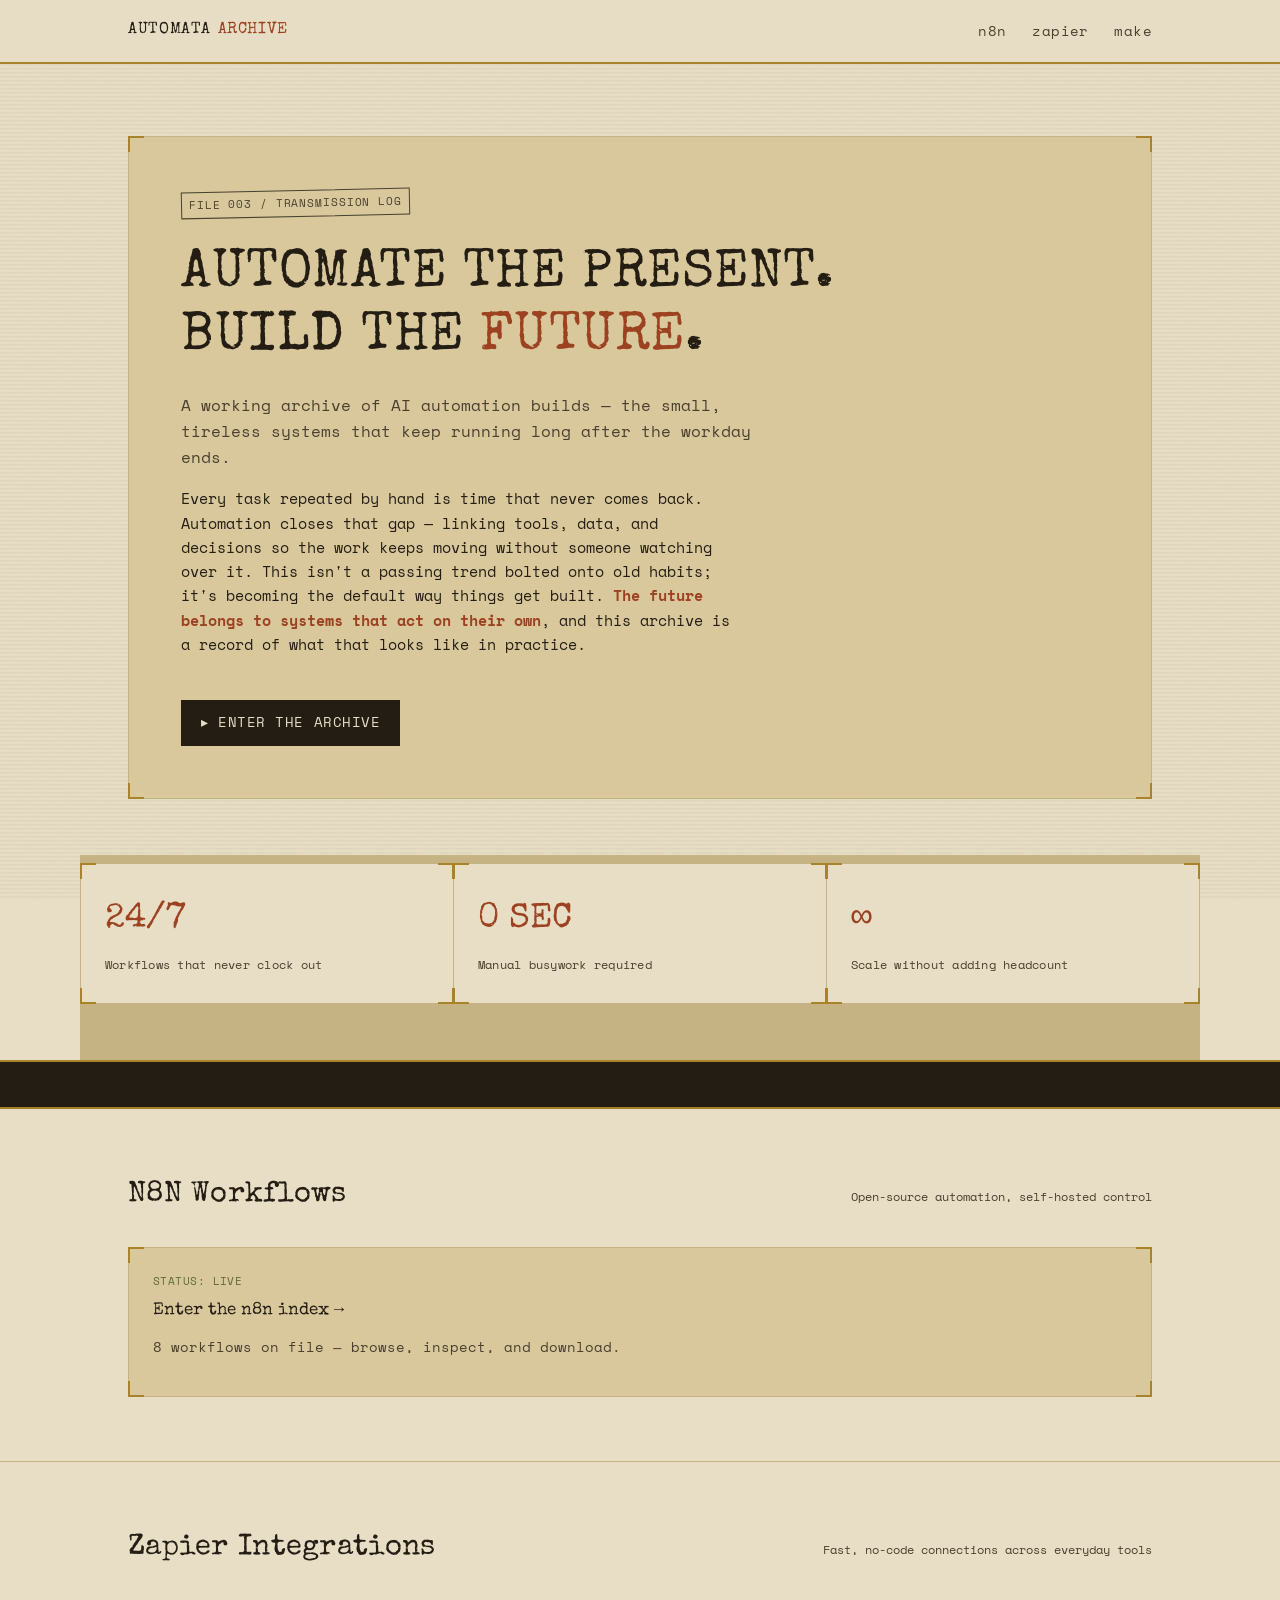
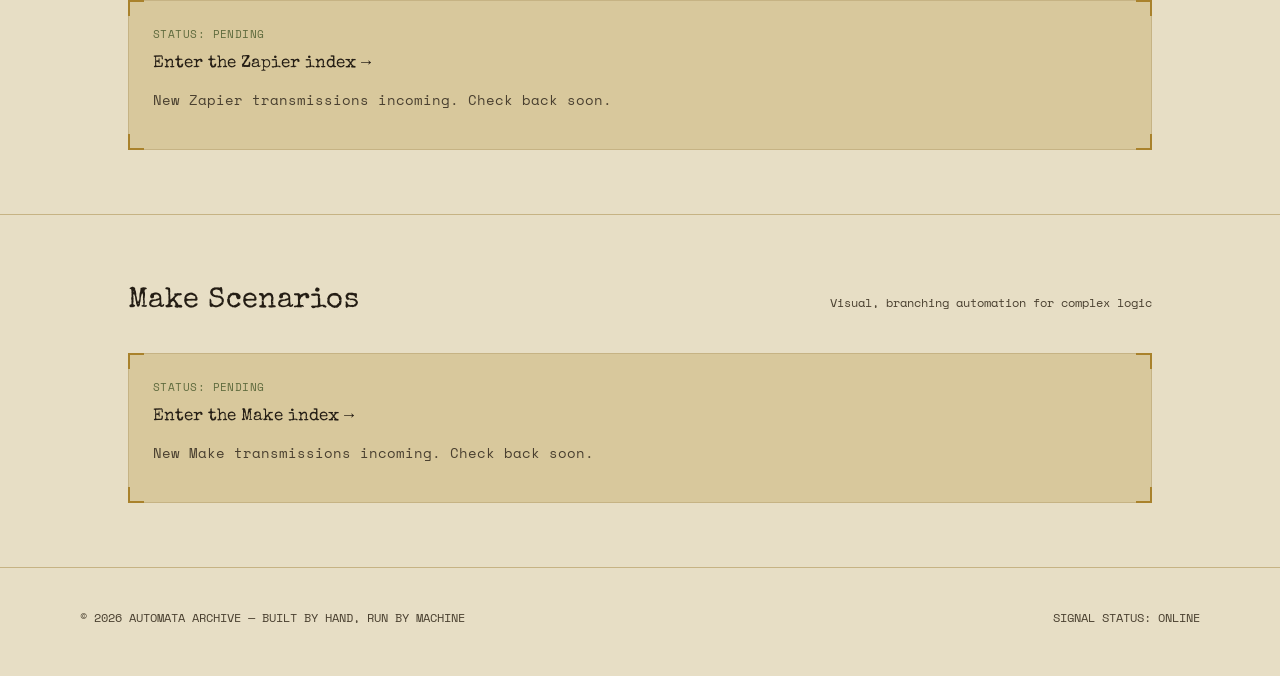
==== index.html @ 64fd75b3 "Rename automation.html to index.html" ====
<!DOCTYPE html>
<html lang="en">
<head>
<meta charset="UTF-8">
<meta name="viewport" content="width=device-width, initial-scale=1.0">
<title>Automata Archive — AI Automation Showcase</title>
<meta name="description" content="A field archive of AI automation builds across n8n, Zapier, and Make.">

<!-- ============================================================
     FONTS
     Special Elite  -> vintage typewriter, used for display type
     Space Mono     -> doubles as retro-typewriter body copy AND
                        cyberpunk terminal/data type
     ============================================================ -->
<link rel="preconnect" href="https://fonts.googleapis.com">
<link rel="preconnect" href="https://fonts.gstatic.com" crossorigin>
<link href="https://fonts.googleapis.com/css2?family=Special+Elite&family=Space+Mono:wght@400;700&display=swap" rel="stylesheet">

<link rel="stylesheet" href="styles.css">
</head>
<body>

<!-- ============================================================
     NAVIGATION
     Links go to each platform's own dedicated page. This exact
     nav block is duplicated at the top of n8n.html / zapier.html /
     make.html — markCurrentNavLink() in script.js auto-highlights
     whichever one matches the page currently open.
     ============================================================ -->
<nav class="nav">
  <div class="nav__wrap">
    <a href="automation.html#top" class="nav__brand">AUTOMATA <span>ARCHIVE</span></a>
    <ul class="nav__links">
      <li><a href="n8n.html">n8n</a></li>
      <li><a href="zapier.html">zapier</a></li>
      <li><a href="make.html">make</a></li>
    </ul>
  </div>
</nav>

<div id="top"></div>

<!-- ============================================================
     HERO — homepage intro, explains why automation matters
     ============================================================ -->
<header class="hero">
  <div class="wrap">
    <div class="hero__panel frame">
      <span class="hero__stamp">FILE 003 / TRANSMISSION LOG</span>
      <h1>
        <span class="line">AUTOMATE THE PRESENT.</span>
        <span class="line">BUILD THE <span class="hero__future">FUTURE</span>.</span>
      </h1>
      <p class="hero__lede">A working archive of AI automation builds — the small, tireless systems that keep running long after the workday ends.</p>
      <p class="hero__body">
        Every task repeated by hand is time that never comes back. Automation closes that gap —
        linking tools, data, and decisions so the work keeps moving without someone watching over it.
        This isn't a passing trend bolted onto old habits; it's becoming the default way things get built.
        <strong>The future belongs to systems that act on their own</strong>, and this archive is a record
        of what that looks like in practice.
      </p>
      <a href="#n8n" class="btn">▸ ENTER THE ARCHIVE</a>
    </div>
  </div>
</header>

<!-- ============================================================
     STATS — quick-read readouts reinforcing the hero's point
     EDIT POINT: swap these numbers/labels for real figures anytime
     ============================================================ -->
<section class="stats wrap" aria-label="Automation at a glance">
  <div class="stat frame">
    <div class="stat__value">24/7</div>
    <div class="stat__label">Workflows that never clock out</div>
  </div>
  <div class="stat frame">
    <div class="stat__value">0 SEC</div>
    <div class="stat__label">Manual busywork required</div>
  </div>
  <div class="stat frame">
    <div class="stat__value">∞</div>
    <div class="stat__label">Scale without adding headcount</div>
  </div>
</section>

<!-- ============================================================
     TICKER — ambient system readout, purely decorative
     ============================================================ -->
<div class="ticker" aria-hidden="true">
  <span class="ticker__track">
    AUTOMATION INDEX: RISING &nbsp;//&nbsp; MANUAL LABOR: DEPRECATED &nbsp;//&nbsp;
    SIGNAL STRONG &nbsp;//&nbsp; ADAPT OR STALL &nbsp;//&nbsp; SYSTEMS ONLINE &nbsp;//&nbsp;
    THE FUTURE IS SCHEDULED, NOT PROMISED &nbsp;//&nbsp;
  </span>
</div>

<!-- ============================================================
     PLATFORM PREVIEWS
     Clicking the heading OR the tile below it takes you to that
     platform's own dedicated page (n8n.html / zapier.html /
     make.html) — that's where the real project cards will live.
     These tiles are just a teaser/entry point on the homepage.
     ============================================================ -->
<main>
  <section id="n8n" class="platform">
    <div class="wrap">
      <div class="platform__head">
        <h2><a href="n8n.html">N8N Workflows</a></h2>
        <span class="platform__tag">Open-source automation, self-hosted control</span>
      </div>
      <div class="platform__grid">
        <a href="n8n.html" class="card frame">
          <div>
            <div class="card__eyebrow">STATUS: LIVE</div>
            <div class="card__title">Enter the n8n index →</div>
          </div>
          <p class="card__desc">8 workflows on file — browse, inspect, and download.</p>
        </a>
      </div>
    </div>
  </section>

  <section id="zapier" class="platform">
    <div class="wrap">
      <div class="platform__head">
        <h2><a href="zapier.html">Zapier Integrations</a></h2>
        <span class="platform__tag">Fast, no-code connections across everyday tools</span>
      </div>
      <div class="platform__grid">
        <a href="zapier.html" class="card frame">
          <div>
            <div class="card__eyebrow">STATUS: PENDING</div>
            <div class="card__title">Enter the Zapier index →</div>
          </div>
          <p class="card__desc">New Zapier transmissions incoming. Check back soon.</p>
        </a>
      </div>
    </div>
  </section>

  <section id="make" class="platform">
    <div class="wrap">
      <div class="platform__head">
        <h2><a href="make.html">Make Scenarios</a></h2>
        <span class="platform__tag">Visual, branching automation for complex logic</span>
      </div>
      <div class="platform__grid">
        <a href="make.html" class="card frame">
          <div>
            <div class="card__eyebrow">STATUS: PENDING</div>
            <div class="card__title">Enter the Make index →</div>
          </div>
          <p class="card__desc">New Make transmissions incoming. Check back soon.</p>
        </a>
      </div>
    </div>
  </section>
</main>

<footer class="footer wrap">
  <span>© 2026 AUTOMATA ARCHIVE — BUILT BY HAND, RUN BY MACHINE</span>
  <span>SIGNAL STATUS: ONLINE</span>
</footer>

<script src="script.js"></script>

</body>
</html>
---- styles.css ----
/* ================================================================
   1. TOKENS — single source of truth for color / type / rhythm
   ================================================================ */
:root{
  /* -- retro / vintage base palette -- */
  --paper:        #E7DEC5;   /* aged paper background */
  --paper-deep:   #D8C89C;   /* deeper tan, panels/cards */
  --paper-line:   #C6B384;   /* hairline rules on paper */
  --ink:          #241D14;   /* near-black warm ink, body text */
  --ink-soft:     #4A4030;   /* secondary ink, muted copy */
  --rust:         #9C4221;   /* burnt rust — primary retro accent */
  --brass:        #A9822C;   /* aged brass — borders, corner frames */
  --olive:        #5F6B3E;   /* muted olive — tertiary accent */

  /* -- cyberpunk glitch palette (used sparingly + temporarily) -- */
  --cyber-black:  #0A0710;
  --cyber-cyan:   #00F0FF;
  --cyber-magenta:#FF2E92;
  --cyber-green:  #39FF88;   /* shard-glitch accent */
  --cyber-yellow: #FFD400;   /* shard-glitch accent */
  --cyber-violet: #7B2FFF;   /* shard-glitch accent */

  /* darker/readable variants used ONLY when text sitting on the
     light paper background needs to glitch — bright neon would be
     low-contrast on cream, so these stay dark enough to stay legible */
  --glitch-text-1: #A81858;  /* deep magenta */
  --glitch-text-2: #0B6E76;  /* deep teal */
  --glitch-text-3: #5B279C;  /* deep violet */
  --glitch-text-4: #7A1610;  /* deep red */

  /* -- type -- */
  --font-display: 'Special Elite', 'Courier New', monospace;
  --font-mono:    'Space Mono', 'Courier New', monospace;

  /* -- layout rhythm -- */
  --nav-height:   64px;
  --gutter:       clamp(1.25rem, 4vw, 3rem);
  --radius:       2px; /* vintage documents are square-cornered, not rounded */
}

/* ================================================================
   2. RESET / BASE
   ================================================================ */
*, *::before, *::after{ box-sizing: border-box; }
html{ scroll-behavior: smooth; }
body{
  margin: 0;
  background-color: var(--paper);
  color: var(--ink);
  font-family: var(--font-mono);
  font-size: 16px;
  line-height: 1.6;
  -webkit-font-smoothing: antialiased;
  position: relative;
  overflow-x: hidden;
}
h1, h2, h3{
  font-family: var(--font-display);
  font-weight: 400;
  margin: 0;
  letter-spacing: 0.01em;
}
p{ margin: 0 0 1em; max-width: 62ch; }
a{ color: inherit; }
img, svg{ display:block; max-width:100%; }
::selection{ background: var(--rust); color: var(--paper); }

/* focus visibility (accessibility floor) */
a:focus-visible, button:focus-visible{
  outline: 2px solid var(--cyber-cyan);
  outline-offset: 3px;
}

/* -- ambient paper grain (very low opacity, whole page) -- */
body::before{
  content:"";
  position: fixed; inset: 0;
  z-index: 1;
  pointer-events: none;
  opacity: 0.05;
  mix-blend-mode: multiply;
  background-image: url("data:image/svg+xml,%3Csvg xmlns='http://www.w3.org/2000/svg' width='120' height='120'%3E%3Cfilter id='n'%3E%3CfeTurbulence type='fractalNoise' baseFrequency='0.8' numOctaves='2' stitchTiles='stitch'/%3E%3C/filter%3E%3Crect width='100%25' height='100%25' filter='url(%23n)'/%3E%3C/svg%3E");
}
/* -- ambient CRT scanlines, whole page, barely-there -- */
body::after{
  content:"";
  position: fixed; inset: 0;
  z-index: 2;
  pointer-events: none;
  opacity: 0.035;
  background-image: repeating-linear-gradient(
    to bottom, var(--ink) 0px, var(--ink) 1px, transparent 2px, transparent 4px
  );
}

.wrap{
  max-width: 1120px;
  margin: 0 auto;
  padding: 0 var(--gutter);
  position: relative;
  z-index: 3;
}

/* ================================================================
   3. REUSABLE "FRAME" COMPONENT (corner brackets)
   Corners are injected by JS (see initFrames()) so this markup
   never has to be repeated by hand — add class="frame" to any
   panel and it gets brass viewfinder corners automatically.
   ================================================================ */
.frame{ position: relative; }
.corner{
  position: absolute;
  width: 16px; height: 16px;
  border: 0 solid var(--brass);
  pointer-events: none;
}
.corner--tl{ top: -1px;  left: -1px;  border-top-width: 2px; border-left-width: 2px; }
.corner--tr{ top: -1px;  right: -1px; border-top-width: 2px; border-right-width: 2px; }
.corner--bl{ bottom: -1px; left: -1px; border-bottom-width: 2px; border-left-width: 2px; }
.corner--br{ bottom: -1px; right: -1px; border-bottom-width: 2px; border-right-width: 2px; }

/* ================================================================
   3b. REUSABLE "SHARD GLITCH" COMPONENT
   Faceted, chromatic-split glitch — angular colour shards, in the
   spirit of the "crossing dimensions" glitch look, rebuilt here as
   original CSS shapes (no characters/artwork reproduced).

   Two uses of the same markup:
   - AMBIENT: one standalone element, fixed to the viewport (NOT
     confined to any single box), repositioned/resized/reshaped by
     JS on every cycle. It can land anywhere on screen — including
     over text, which is what lets text change colour underneath it
     (see .text-glitch-hit below and applyTextGlitchHits() in
     <script>).
   - CLICK: the same markup lives inside .btn (contained there,
     since it's reacting to that specific click) — see
     triggerButtonGlitch() in <script>.

   Shard SHAPE and COLOUR are both set inline by JS on every single
   activation (randomShardClipPath() + restyleGlitchLayer()) so no
   two glitches ever look identical — never just a plain square.
   ================================================================ */
.glitch-layer{
  position: absolute;
  pointer-events: none;
  z-index: 6;
  opacity: 0;
}
.glitch-layer--ambient{
  /* position:fixed anchors this to the VIEWPORT, not the page, and
     it's appended straight onto <body> with no transformed/filtered
     ancestor in between — so once it appears it stays locked to that
     spot on the user's screen for its full duration no matter how
     much they scroll. will-change hints the browser to keep it on
     its own compositor layer, which avoids the lag/jump some mobile
     browsers show on fixed elements during a scroll gesture. */
  position: fixed;
  z-index: 9999;
  will-change: transform, opacity;
}
.glitch-layer.is-active{
  opacity: 1;
  animation: shardJitter 0.13s steps(2, end) infinite;
}
.glitch-layer__shard{
  position: absolute; inset: 0;
  mix-blend-mode: screen;
  /* clip-path + background + transform are all set inline by JS */
}
.glitch-layer__shard--diff{ mix-blend-mode: difference; opacity: 0.75; }
@keyframes shardJitter{
  0%   { transform: translate(0,0);      filter: hue-rotate(0deg); }
  50%  { transform: translate(-2px,1px); filter: hue-rotate(30deg); }
  100% { transform: translate(2px,-1px); filter: hue-rotate(-25deg); }
}
@media (prefers-reduced-motion: reduce){
  .glitch-layer.is-active{ animation: none; }
}

/* ================================================================
   4. NAVIGATION
   ================================================================ */
.nav{
  position: fixed;
  top: 0; left: 0; right: 0;
  z-index: 500;
  height: var(--nav-height);
  display: flex;
  align-items: center;
  background: rgba(231, 222, 197, 0.92);
  backdrop-filter: blur(4px);
  border-bottom: 2px solid var(--brass);
}
.nav__wrap{
  width: 100%;
  max-width: 1120px;
  margin: 0 auto;
  padding: 0 var(--gutter);
  display: flex;
  align-items: center;
  justify-content: space-between;
  gap: 1rem;
  flex-wrap: wrap;
}
.nav__brand{
  font-family: var(--font-display);
  font-size: 1rem;
  letter-spacing: 0.04em;
  text-decoration: none;
  color: var(--ink);
  display: flex;
  align-items: baseline;
  gap: 0.4em;
}
.nav__brand span{ color: var(--rust); }
.nav__links{
  list-style: none;
  display: flex;
  gap: clamp(0.9rem, 2vw, 1.75rem);
  margin: 0; padding: 0;
}
.nav__links a{
  text-decoration: none;
  font-size: 0.85rem;
  letter-spacing: 0.03em;
  color: var(--ink-soft);
  padding: 0.3em 0;
  border-bottom: 2px solid transparent;
  transition: color 0.15s ease, border-color 0.15s ease;
}
.nav__links a:hover,
.nav__links a:focus-visible{
  color: var(--rust);
  border-color: var(--rust);
}
/* auto-applied by markCurrentNavLink() in script.js on every page */
.nav__links a.is-current{
  color: var(--rust);
  border-color: var(--rust);
}

/* ================================================================
   5. HERO
   ================================================================ */
.hero{
  padding: calc(var(--nav-height) + 4.5rem) 0 3.5rem;
}
.hero__panel{
  padding: clamp(1.75rem, 5vw, 3.25rem);
  background: var(--paper-deep);
  border: 1px solid var(--paper-line);
}
.hero__stamp{
  display: inline-block;
  font-size: 0.7rem;
  letter-spacing: 0.08em;
  color: var(--ink-soft);
  border: 1px solid var(--ink-soft);
  padding: 0.3em 0.6em;
  transform: rotate(-1.2deg);
  margin-bottom: 1.75rem;
}
.hero h1{
  font-size: clamp(2rem, 5.2vw, 3.4rem);
  line-height: 1.15;
  color: var(--ink);
}
.hero h1 .line{ display: block; }

/* -- the requested emphasis word: retro rust by default,
      flickers into cyberpunk neon on a short recurring cycle -- */
.hero__future{
  color: var(--rust);
  animation: futureFlicker 3.6s infinite;
}
@keyframes futureFlicker{
  0%, 90%, 100% { color: var(--rust); text-shadow: none; }
  91% { color: var(--cyber-cyan); text-shadow: 2px 0 var(--cyber-magenta), -2px 0 var(--cyber-cyan); }
  93% { color: var(--rust);       text-shadow: -2px 0 var(--cyber-magenta), 2px 0 var(--cyber-cyan); }
  95% { color: var(--cyber-cyan); text-shadow: 2px 0 var(--cyber-magenta), -2px 0 var(--cyber-cyan); }
  97%,100% { color: var(--rust); text-shadow: none; }
}
@media (prefers-reduced-motion: reduce){
  .hero__future{ animation: none; color: var(--rust); }
}

.hero__lede{
  margin-top: 1.5rem;
  color: var(--ink-soft);
  font-size: 1rem;
  max-width: 60ch;
}
.hero__body{
  margin-top: 1rem;
  font-size: 0.95rem;
  color: var(--ink);
}
.hero__body strong{
  color: var(--rust);
  font-weight: 700;
}

.btn{
  position: relative;
  overflow: hidden;
  display: inline-flex;
  align-items: center;
  gap: 0.5em;
  margin-top: 1.75rem;
  padding: 0.85em 1.4em;
  background: var(--ink);
  color: var(--paper);
  text-decoration: none;
  font-family: var(--font-mono);
  font-size: 0.85rem;
  letter-spacing: 0.04em;
  border: 1px solid var(--ink);
  cursor: pointer;
  transition: background 0.15s ease, color 0.15s ease, text-shadow 0.15s ease;
}
.btn:hover, .btn:focus-visible{
  background: var(--rust);
  border-color: var(--rust);
  text-shadow: 1px 0 var(--cyber-magenta), -1px 0 var(--cyber-cyan);
}
/* secondary/quiet variant — used for the "back to archive" link on
   platform pages so it doesn't compete with the primary CTA */
.btn--ghost{
  background: transparent;
  color: var(--ink);
  margin-top: 0;
  margin-bottom: 1.5rem;
}
.btn--ghost:hover, .btn--ghost:focus-visible{
  background: var(--ink);
  color: var(--paper);
  border-color: var(--ink);
}

/* ================================================================
   6. STAT / READOUT TILES
   ================================================================ */
.stats{
  padding: 0.5rem 0 3.5rem;
  display: grid;
  grid-template-columns: repeat(3, 1fr);
  gap: 1px;
  background: var(--paper-line);
  border: 1px solid var(--paper-line);
}
.stat{
  position: relative;
  background: var(--paper);
  padding: 1.75rem 1.5rem;
  text-align: left;
}
.stat__value{
  font-family: var(--font-display);
  font-size: clamp(1.6rem, 3vw, 2.2rem);
  color: var(--rust);
}
.stat__label{
  margin-top: 0.4rem;
  font-size: 0.78rem;
  color: var(--ink-soft);
  letter-spacing: 0.02em;
}
@media (max-width: 720px){
  .stats{ grid-template-columns: 1fr; }
}

/* ================================================================
   7. SIGNAL TICKER (marquee)
   ================================================================ */
.ticker{
  border-top: 2px solid var(--brass);
  border-bottom: 2px solid var(--brass);
  background: var(--ink);
  color: var(--paper-deep);
  overflow: hidden;
  white-space: nowrap;
  padding: 0.6rem 0;
}
.ticker__track{
  display: inline-block;
  font-size: 0.78rem;
  letter-spacing: 0.05em;
  padding-left: 100%;
  animation: tickerScroll 26s linear infinite;
}
@keyframes tickerScroll{
  from{ transform: translateX(0); }
  to{ transform: translateX(-100%); }
}
@media (prefers-reduced-motion: reduce){
  .ticker__track{ animation: none; padding-left: 1rem; }
}

/* ================================================================
   8. PLATFORM SECTIONS (n8n / zapier / make)
   ================================================================ */
.platform{
  padding: 4rem 0;
  scroll-margin-top: calc(var(--nav-height) + 1rem);
  border-bottom: 1px solid var(--paper-line);
}
.platform__head{
  display: flex;
  align-items: baseline;
  justify-content: space-between;
  flex-wrap: wrap;
  gap: 0.5rem 1.5rem;
  margin-bottom: 1.75rem;
}
.platform__head h2{
  font-size: clamp(1.3rem, 2.6vw, 1.8rem);
  color: var(--ink);
}
/* clicking the platform NAME (e.g. "N8N Workflows") goes to that
   platform's own page — see automation.html markup */
.platform__head h2 a{
  color: inherit;
  text-decoration: none;
  border-bottom: 2px solid transparent;
  transition: color 0.15s ease, border-color 0.15s ease;
}
.platform__head h2 a:hover,
.platform__head h2 a:focus-visible{
  color: var(--rust);
  border-color: var(--rust);
}
.platform__tag{
  font-size: 0.78rem;
  color: var(--ink-soft);
}
.platform__grid{
  display: grid;
  grid-template-columns: repeat(auto-fit, minmax(240px, 1fr));
  gap: 1.25rem;
}
/* .card doubles as a plain box (on the dedicated platform pages) and
   as a clickable link (the homepage preview tiles link out to those
   pages) — text-decoration/cursor only matter when it's an <a>. */
.card{
  padding: 1.5rem;
  background: var(--paper-deep);
  border: 1px solid var(--paper-line);
  min-height: 150px;
  display: flex;
  flex-direction: column;
  justify-content: space-between;
  text-decoration: none;
  transition: border-color 0.15s ease;
}
a.card:hover, a.card:focus-visible{
  border-color: var(--rust);
}

/* -- standalone platform pages (n8n.html / zapier.html / make.html) --
   reuse .hero__panel for the bordered background + corner frame,
   this just sizes the heading for a single-line page title instead
   of the two-line homepage headline. */
.page-intro{
  padding: calc(var(--nav-height) + 2.5rem) 0 1rem;
}
.page-intro__panel h1{
  font-size: clamp(1.6rem, 4.2vw, 2.4rem);
  color: var(--ink);
  margin-bottom: 0.5rem;
}
.page-intro__panel p{
  color: var(--ink-soft);
  font-size: 0.95rem;
}
.card__eyebrow{
  font-size: 0.7rem;
  color: var(--olive);
  letter-spacing: 0.04em;
}
.card__title{
  margin-top: 0.5rem;
  font-family: var(--font-display);
  font-size: 1.05rem;
  color: var(--ink);
}
.card__desc{
  margin-top: 0.6rem;
  font-size: 0.85rem;
  color: var(--ink-soft);
}

/* -- architecture chip chain: a condensed "blueprint" summary of a
   workflow's stages (trigger -> ... -> output), built from a plain
   JS array by buildWorkflowCard() so adding a new project later is
   just adding data, never hand-written markup. -- */
.arch{
  margin-top: 0.85rem;
  display: flex;
  flex-wrap: wrap;
  align-items: center;
  gap: 0.3rem 0;
}
.arch__node{
  font-family: var(--font-mono);
  font-size: 0.62rem;
  letter-spacing: 0.01em;
  color: var(--ink);
  background: var(--paper);
  border: 1px solid var(--paper-line);
  padding: 0.25em 0.5em;
  white-space: nowrap;
}
.arch__node:first-child{ border-color: var(--olive); color: var(--olive); }
.arch__node:last-child{ border-color: var(--rust); color: var(--rust); }
.arch__arrow{
  color: var(--brass);
  font-size: 0.7rem;
  padding: 0 0.25em;
}
/* download buttons sit inside a card, so they need to be smaller
   than the page-level CTA/back-link that .btn is normally used for */
.card .btn{
  margin: 1rem 0 0;
  align-self: flex-start;
  padding: 0.55em 0.9em;
  font-size: 0.72rem;
}

/* ================================================================
   9. FOOTER
   ================================================================ */
.footer{
  padding: 2.5rem 0 3rem;
  font-size: 0.78rem;
  color: var(--ink-soft);
  display: flex;
  justify-content: space-between;
  flex-wrap: wrap;
  gap: 0.75rem;
}

/* ================================================================
   12. WORKFLOW BROWSER — search box, quick-filter chips, list/grid
   view toggle, the horizontal list + thumbnail, and the details
   modal. All markup here is built by initWorkflowBrowser() in
   <script>, from a plain per-page data array.
   ================================================================ */
button.card{ font: inherit; text-align: left; cursor: pointer; }

.wf-controls{
  padding: 1.25rem clamp(1.25rem, 4vw, 2rem);
  background: var(--paper-deep);
  border: 1px solid var(--paper-line);
  margin-bottom: 1.5rem;
}
.wf-controls__top{
  display: flex;
  gap: 1rem;
  flex-wrap: wrap;
  align-items: center;
  justify-content: space-between;
}
.wf-search{
  flex: 1 1 240px;
  font-family: var(--font-mono);
  font-size: 0.85rem;
  padding: 0.6em 0.8em;
  background: var(--paper);
  border: 1px solid var(--paper-line);
  color: var(--ink);
}
.wf-search:focus-visible{
  outline: 2px solid var(--cyber-cyan);
  outline-offset: 2px;
}
.view-toggle{
  display: flex;
  border: 1px solid var(--ink);
  flex: none;
}
.view-toggle__btn{
  font-family: var(--font-mono);
  font-size: 0.75rem;
  letter-spacing: 0.03em;
  padding: 0.55em 0.9em;
  background: transparent;
  color: var(--ink);
  border: none;
  cursor: pointer;
  transition: background 0.15s ease, color 0.15s ease;
}
.view-toggle__btn + .view-toggle__btn{ border-left: 1px solid var(--ink); }
.view-toggle__btn.is-active{ background: var(--ink); color: var(--paper); }

.filter-chips{
  margin-top: 0.9rem;
  display: flex;
  flex-wrap: wrap;
  gap: 0.5rem;
}
.filter-chip{
  font-family: var(--font-mono);
  font-size: 0.72rem;
  letter-spacing: 0.02em;
  padding: 0.35em 0.7em;
  background: var(--paper);
  border: 1px solid var(--paper-line);
  color: var(--ink-soft);
  cursor: pointer;
  transition: border-color 0.15s ease, color 0.15s ease, background 0.15s ease;
}
.filter-chip:hover, .filter-chip:focus-visible{ border-color: var(--rust); color: var(--rust); }
.filter-chip.is-active{ border-color: var(--rust); color: var(--rust); background: var(--paper); }

/* -- thumbnail: a mini version of the .arch chip chain, drawn as a
   tiny zigzag node diagram by buildThumbnailSVG() — no image assets */
.wf-thumb{
  flex: none;
  width: 84px; height: 64px;
  background: var(--paper);
  border: 1px solid var(--paper-line);
  display: flex; align-items: center; justify-content: center;
}
.wf-thumb svg{ width: 100%; height: 100%; }

/* -- horizontal list (default view) -- */
.wf-list{
  display: flex;
  flex-direction: column;
  gap: 1px;
  background: var(--paper-line);
  border: 1px solid var(--paper-line);
}
.wf-list__item{
  display: flex;
  gap: 1rem;
  align-items: center;
  padding: 1rem;
  background: var(--paper);
  border: none;
  width: 100%;
  font: inherit;
  text-align: left;
  color: inherit;
  cursor: pointer;
  transition: background 0.15s ease;
}
.wf-list__item:hover, .wf-list__item:focus-visible{ background: var(--paper-deep); }
.wf-list__body{ flex: 1 1 auto; min-width: 0; }
.wf-list__title{
  display: block;
  font-family: var(--font-display);
  font-size: 1rem;
  color: var(--ink);
}
.wf-list__desc{
  display: block;
  margin-top: 0.3rem;
  font-size: 0.82rem;
  color: var(--ink-soft);
  overflow: hidden;
  text-overflow: ellipsis;
  white-space: nowrap;
}
.wf-list__tags{
  margin-top: 0.45rem;
  display: flex;
  gap: 0.35rem;
  flex-wrap: wrap;
}
.wf-tag{
  font-size: 0.65rem;
  letter-spacing: 0.02em;
  color: var(--olive);
  border: 1px solid var(--olive);
  padding: 0.15em 0.45em;
}
.wf-empty{
  padding: 2.5rem 1rem;
  text-align: center;
  color: var(--ink-soft);
  font-size: 0.85rem;
  background: var(--paper);
  border: 1px solid var(--paper-line);
}
@media (max-width: 560px){
  .wf-list__desc{ white-space: normal; }
}

/* -- details modal — main write-up on the left, download on the
   right, per the brief -- */
.modal-overlay{
  position: fixed; inset: 0;
  background: rgba(10, 7, 16, 0.72);
  display: flex;
  align-items: center;
  justify-content: center;
  padding: 1.5rem;
  z-index: 3000;
  opacity: 0;
  pointer-events: none;
  transition: opacity 0.18s ease;
}
.modal-overlay.is-open{ opacity: 1; pointer-events: auto; }
.modal{
  position: relative;
  width: min(860px, 100%);
  max-height: 90vh;
  overflow-y: auto;
  background: var(--paper);
  border: 1px solid var(--brass);
  /* Scrolling still works (long descriptions won't get cut off) —
     the visible scrollbar/scroll-buttons are just hidden so the
     panel reads as one clean sheet instead of a scroll box. */
  scrollbar-width: none;       /* Firefox */
  -ms-overflow-style: none;    /* old Edge/IE */
}
.modal::-webkit-scrollbar{ display: none; } /* Chrome/Safari/new Edge */
.modal__close{
  position: absolute;
  top: 0.75rem; right: 0.75rem;
  width: 28px; height: 28px;
  background: transparent;
  border: 1px solid var(--ink);
  color: var(--ink);
  font-family: var(--font-mono);
  font-size: 1rem;
  line-height: 1;
  cursor: pointer;
}
.modal__close:hover{ background: var(--ink); color: var(--paper); }

/* -- screenshot slot: a fixed 16:9 frame across the top of the
   modal. object-fit: cover means EVERY screenshot — whatever its
   original width/height — gets cropped to fill this exact box, so
   every workflow's image ends up the same size on screen. -- */
.modal__shot{
  position: relative;
  width: 100%;
  aspect-ratio: 16 / 9;
  background: var(--paper-deep);
  border-bottom: 1px solid var(--paper-line);
  overflow: hidden;
}
.modal__shot-img{
  display: none;
  width: 100%;
  height: 100%;
  object-fit: cover;
}
.modal__shot-placeholder{
  display: flex;
  position: absolute;
  inset: 0;
  align-items: center;
  justify-content: center;
  text-align: center;
  font-family: var(--font-mono);
  font-size: 0.72rem;
  letter-spacing: 0.05em;
  line-height: 1.6;
  color: var(--ink-soft);
}
.modal__body{ display: flex; flex-wrap: wrap; }
.modal__main{ flex: 1 1 340px; padding: 2.25rem; }
.modal__side{
  flex: 0 0 220px;
  padding: 2.25rem 1.75rem;
  background: var(--paper-deep);
  border-left: 1px solid var(--paper-line);
  display: flex;
  flex-direction: column;
}
@media (max-width: 620px){
  .modal__side{ border-left: none; border-top: 1px solid var(--paper-line); flex-basis: 100%; }
}
.modal__eyebrow{ font-size: 0.72rem; color: var(--olive); letter-spacing: 0.04em; }
.modal__title{ margin-top: 0.5rem; font-family: var(--font-display); font-size: 1.4rem; color: var(--ink); }
.modal__desc{ margin-top: 1rem; font-size: 0.9rem; color: var(--ink-soft); }
.modal__arch{ margin-top: 1.5rem; }
.modal__tags{ margin-top: 1.25rem; display: flex; flex-wrap: wrap; gap: 0.4rem; }
.modal__side-label{ font-size: 0.7rem; color: var(--ink-soft); letter-spacing: 0.05em; margin-bottom: 0.6rem; }
.modal__side .btn{ margin-top: auto; width: 100%; justify-content: center; }
.modal__side .btn.is-disabled{
  opacity: 0.45;
  cursor: not-allowed;
  pointer-events: none;
}

/* -- pager: shown under the list/grid only once a page has 11+
   workflows (see PAGE_SIZE in script.js). -- */
.wf-pager{
  display: flex;
  align-items: center;
  gap: 0.75rem;
  flex-wrap: wrap;
  margin-top: 1rem;
}
.wf-pager:empty{ margin-top: 0; }
.wf-pager__btn{
  font-family: var(--font-mono);
  font-size: 0.72rem;
  letter-spacing: 0.03em;
  padding: 0.5em 0.8em;
  background: var(--paper);
  border: 1px solid var(--ink);
  color: var(--ink);
  cursor: pointer;
  transition: background 0.15s ease, color 0.15s ease;
}
.wf-pager__btn:hover:not(:disabled){ background: var(--ink); color: var(--paper); }
.wf-pager__btn:disabled{ opacity: 0.35; cursor: not-allowed; }
.wf-pager__nums{ display: flex; gap: 0.35rem; flex-wrap: wrap; }
.wf-pager__page{
  font-family: var(--font-mono);
  font-size: 0.72rem;
  width: 2em; height: 2em;
  background: var(--paper);
  border: 1px solid var(--paper-line);
  color: var(--ink-soft);
  cursor: pointer;
}
.wf-pager__page:hover{ border-color: var(--rust); color: var(--rust); }
.wf-pager__page.is-active{ background: var(--ink); color: var(--paper); border-color: var(--ink); }
.wf-pager__info{
  font-family: var(--font-mono);
  font-size: 0.7rem;
  color: var(--ink-soft);
  margin-left: auto;
}

/* ================================================================
   11. TEXT GLITCH HIT — dynamic state, toggled by JS whenever the
   ambient glitch (or a button's own click-glitch) overlaps a piece
   of text. Deliberately placed LAST in the stylesheet: same
   specificity (one class) as every other colour rule above, so it
   wins by source order alone with no !important needed.
   Colour + which text it hits are both picked by JS — see
   applyTextGlitchHits() / triggerButtonGlitch() in <script>.
   ================================================================ */
.text-glitch-hit{
  color: var(--text-glitch-color, var(--rust));
  text-shadow: 1.5px 0 var(--cyber-magenta), -1.5px 0 var(--cyber-cyan);
  animation: shardJitter 0.13s steps(2, end) infinite;
}
@media (prefers-reduced-motion: reduce){
  .text-glitch-hit{ animation: none; }
}
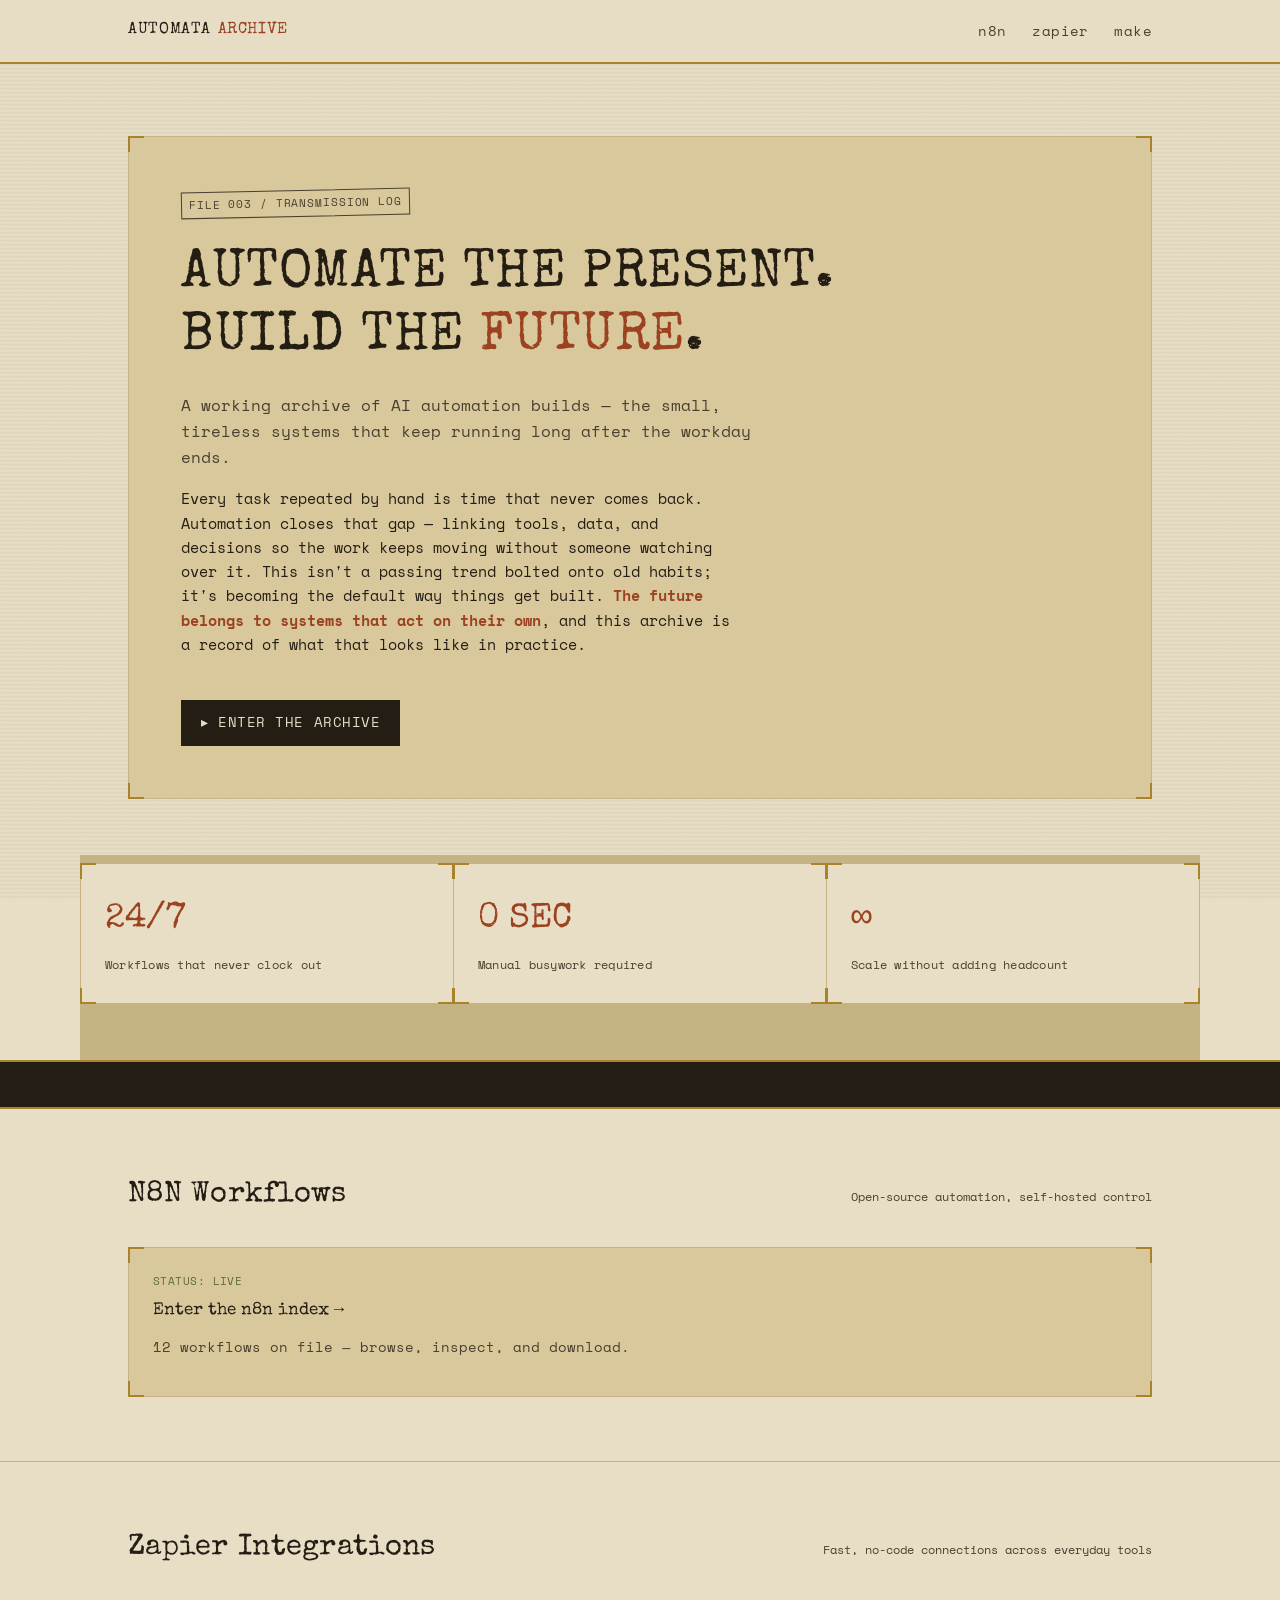
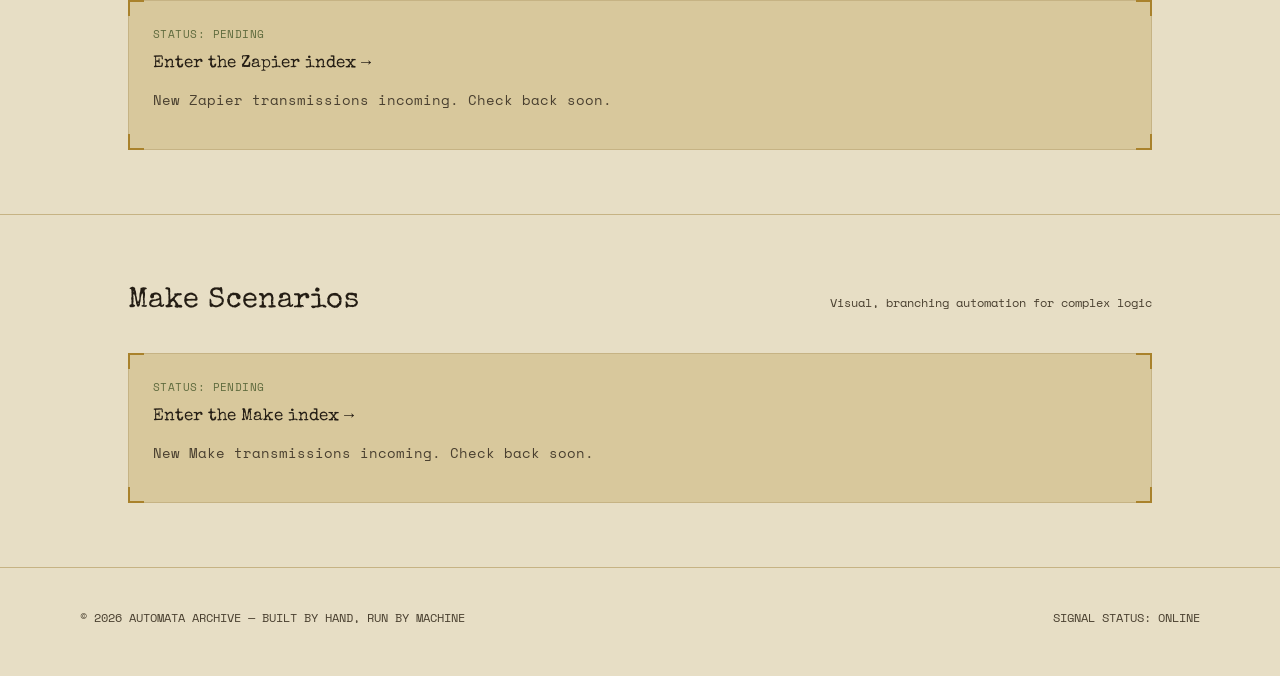
==== commit 5b6a37c0: "Add files via upload" ====
--- a/index.html
+++ b/index.html
@@ -114,7 +114,7 @@
             <div class="card__eyebrow">STATUS: LIVE</div>
             <div class="card__title">Enter the n8n index →</div>
           </div>
-          <p class="card__desc">8 workflows on file — browse, inspect, and download.</p>
+          <p class="card__desc">12 workflows on file — browse, inspect, and download.</p>
         </a>
       </div>
     </div>
--- a/styles.css
+++ b/styles.css
@@ -730,24 +730,60 @@
 }
 .modal__close:hover{ background: var(--ink); color: var(--paper); }
 
-/* -- screenshot slot: a fixed 16:9 frame across the top of the
-   modal. object-fit: cover means EVERY screenshot — whatever its
-   original width/height — gets cropped to fill this exact box, so
-   every workflow's image ends up the same size on screen. -- */
+/* -- screenshot slot: a fixed-height viewport across the top of the
+   modal. The image is sized in JS to a "cover" scale — at least as
+   large as the box in BOTH directions (same math as object-fit:
+   cover), so there is never a gap of background showing on any
+   side, no matter the screenshot's own aspect ratio (see
+   fitShotImage() in script.js). Whichever axis ends up larger than
+   the box becomes pannable — drag with mouse or touch to see the
+   rest — see initShotDrag() in script.js. -- */
 .modal__shot{
   position: relative;
   width: 100%;
-  aspect-ratio: 16 / 9;
+  height: 320px;
   background: var(--paper-deep);
   border-bottom: 1px solid var(--paper-line);
-  overflow: hidden;
+  overflow: auto;
+  cursor: grab;
+  scrollbar-width: none;
+  -ms-overflow-style: none;
+  -webkit-overflow-scrolling: touch;
+}
+.modal__shot::-webkit-scrollbar{ display: none; }
+.modal__shot.is-dragging{ cursor: grabbing; scroll-behavior: auto; }
+@media (max-width: 620px){
+  .modal__shot{ height: 220px; }
 }
 .modal__shot-img{
   display: none;
-  width: 100%;
-  height: 100%;
-  object-fit: cover;
-}
+  /* width/height are set to exact pixel values by fitShotImage() in
+     script.js — deliberately no width/height/object-fit rules here,
+     since a JS-computed "largest of the two fit ratios" is the only
+     way to guarantee full coverage on both axes at once. */
+  user-select: none;
+  -webkit-user-drag: none;
+  pointer-events: none; /* the wrapper (.modal__shot) owns the drag, not the <img> itself */
+}
+/* small "drag to see more" hint — centered on the viewport (not the
+   image), low-opacity so it never gets in the way of reading the
+   screenshot, and only shown once JS confirms the image actually
+   overflows the box (see .modal__shot.is-draggable in script.js) */
+.modal__shot-draghint{
+  display: none;
+  position: absolute;
+  top: 50%; left: 50%;
+  transform: translate(-50%, -50%);
+  width: 34px; height: 34px;
+  align-items: center;
+  justify-content: center;
+  border-radius: 50%;
+  background: rgba(10, 7, 16, 0.55);
+  opacity: 0.6;
+  pointer-events: none;
+}
+.modal__shot.is-draggable .modal__shot-draghint{ display: flex; }
+.modal__shot-draghint svg{ width: 18px; height: 18px; }
 .modal__shot-placeholder{
   display: flex;
   position: absolute;
